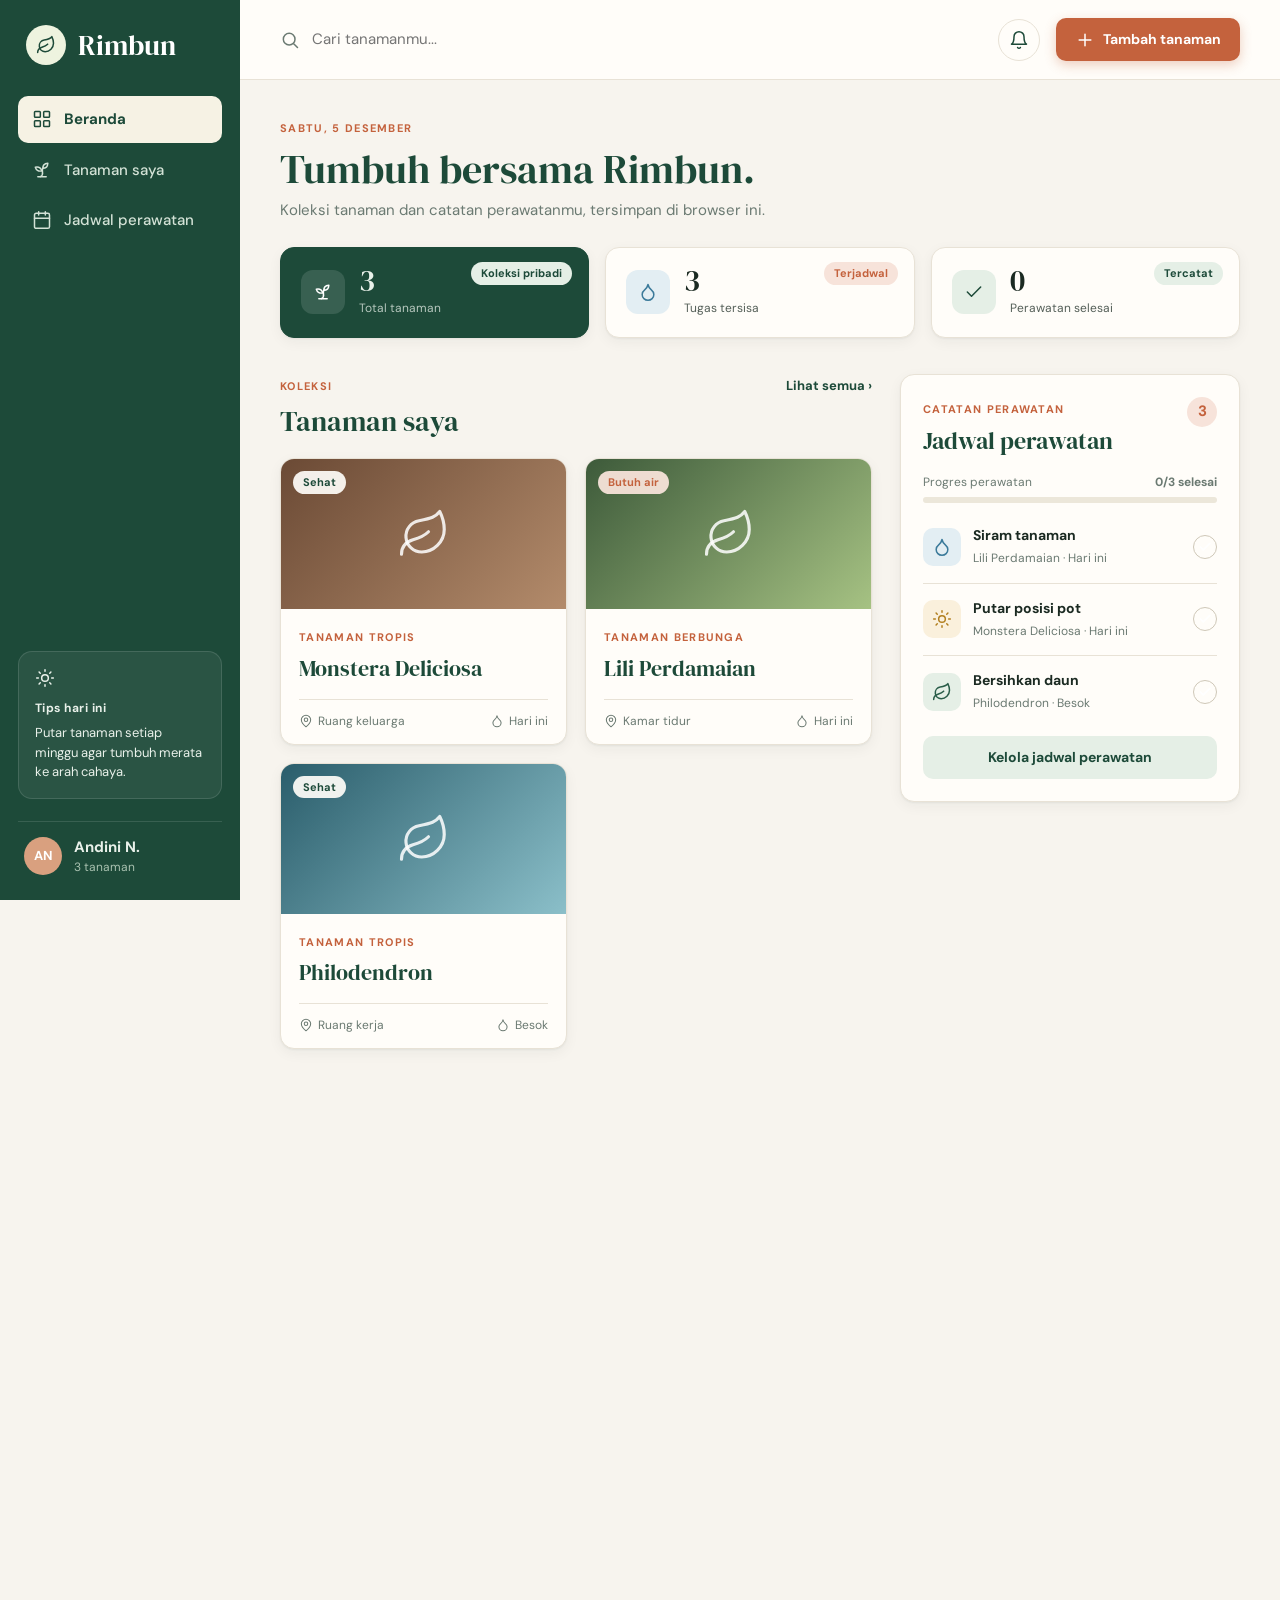
==== index.html @ 68b33d3e "Add files via upload" ====
<!DOCTYPE html>
<html lang="id">
<head>
  <meta charset="UTF-8" />
  <meta http-equiv="refresh" content="0; url=pages/beranda.html" />
  <title>Rimbun</title>
</head>
<body><a href="pages/beranda.html">Buka Rimbun</a></body>
</html>
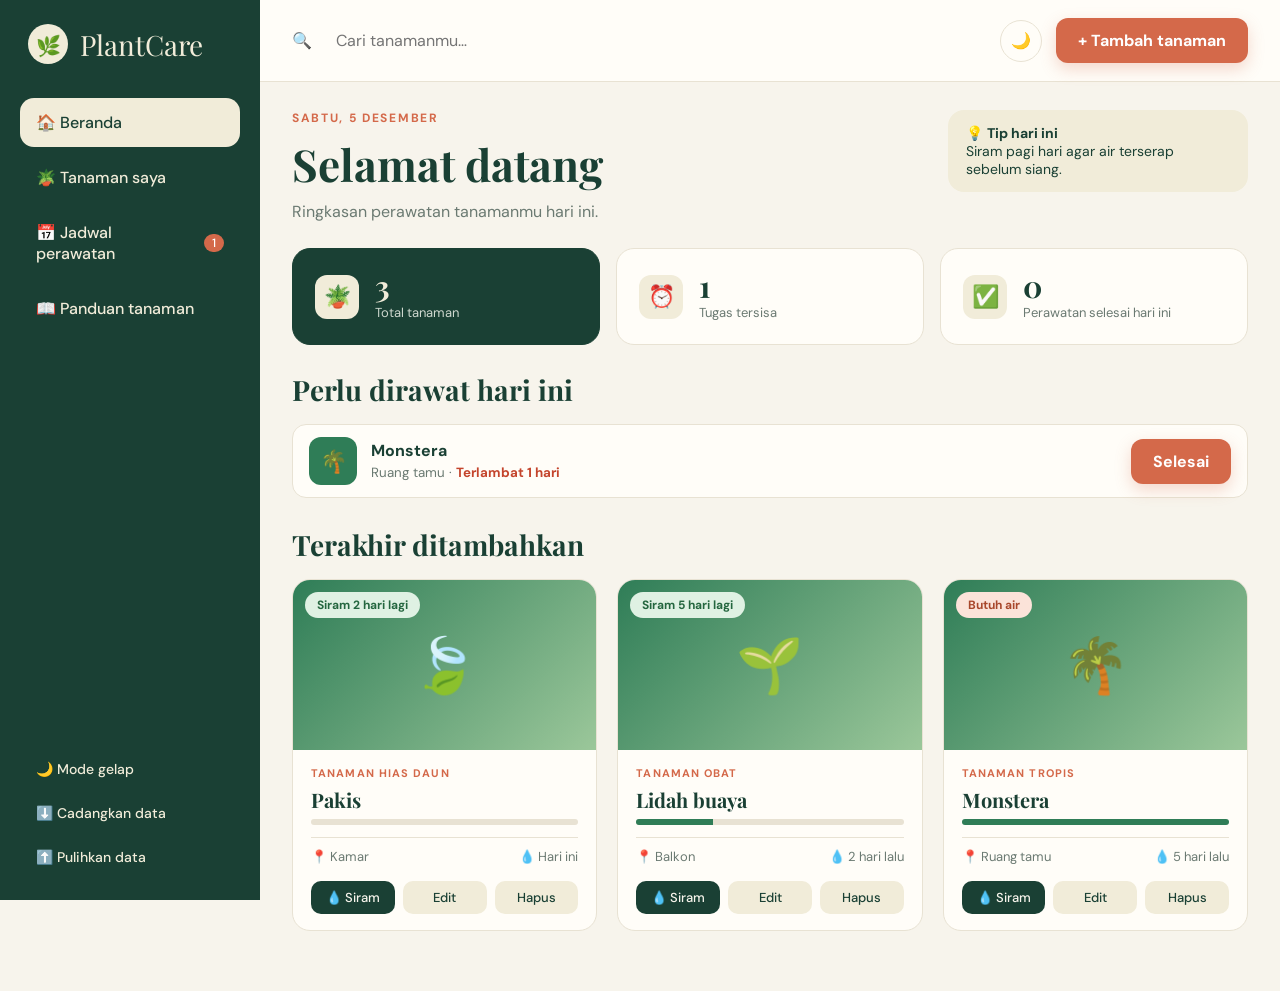
==== commit 554d4da7: "Add files via upload" ====
--- a/index.html
+++ b/index.html
@@ -1,9 +1,55 @@
-<!DOCTYPE html>
-<html lang="id">
-<head>
-  <meta charset="UTF-8" />
-  <meta http-equiv="refresh" content="0; url=pages/beranda.html" />
-  <title>Rimbun</title>
-</head>
-<body><a href="pages/beranda.html">Buka Rimbun</a></body>
-</html>
+<!DOCTYPE html>
+<html lang="id">
+<head>
+<meta charset="UTF-8">
+<meta name="viewport" content="width=device-width, initial-scale=1">
+<title>Rimbun — Catatan Tanaman</title>
+<link href="https://fonts.googleapis.com/css2?family=DM+Sans:wght@400;500;700&family=Playfair+Display:wght@600;700&display=swap" rel="stylesheet">
+<link rel="stylesheet" href="style.css">
+</head>
+<body>
+<aside>
+  <div class="logo"><i>🌿</i>PlantCare</div>
+  <button class="nav on" data-v="home">🏠 Beranda</button>
+  <button class="nav" data-v="plants">🪴 Tanaman saya</button>
+  <button class="nav" data-v="sched">📅 Jadwal perawatan <span class="n hide" id="nb">0</span></button>
+  <button class="nav" data-v="guide">📖 Panduan tanaman</button>
+  <div class="side-foot">
+    <button class="nav" id="theme">🌙 Mode gelap</button>
+    <button class="nav" id="exp">⬇️ Cadangkan data</button>
+    <button class="nav" id="imp">⬆️ Pulihkan data</button>
+    <input type="file" id="impf" accept=".json" class="hide">
+  </div>
+</aside>
+<main>
+  <header>
+    <span>🔍</span><input id="q" placeholder="Cari tanamanmu…" aria-label="Cari tanaman">
+    <button class="ic" id="theme2" title="Ganti tema">🌙</button>
+    <button class="btn" id="add">+ Tambah tanaman</button>
+  </header>
+  <div class="wrap" id="app"></div>
+</main>
+
+<dialog id="dlg">
+  <h2 id="dt">Tambah tanaman</h2>
+  <form class="f" id="form" method="dialog">
+    <label>Nama tanaman<input id="fn" required maxlength="40"></label>
+    <div class="two">
+      <label>Kategori<select id="fc"><option>Tanaman tropis</option><option>Tanaman berbunga</option><option>Sukulen</option><option>Tanaman hias daun</option><option>Tanaman obat</option><option>Sayur &amp; buah</option></select></label>
+      <label>Lokasi<input id="fl" placeholder="Kamar, balkon…"></label>
+    </div>
+    <div class="two">
+      <label>Siram setiap (hari)<input id="fi" type="number" min="0" max="60" value="3"></label>
+      <label>Terakhir disiram<input id="fd" type="date"></label>
+    </div>
+    <label>Foto<input id="fp" type="file" accept="image/*"></label>
+    <label>Catatan<textarea id="fnote" rows="3" placeholder="Cahaya, pupuk, hama…"></textarea></label>
+    <div class="dact"><button type="button" class="btn ghost" id="cancel">Batal</button><button class="btn" id="save">Simpan</button></div>
+  </form>
+</dialog>
+<dialog id="det"></dialog>
+<div id="toast" role="status"></div>
+
+<script src="script.js"></script>
+</body>
+</html>
--- a/style.css
+++ b/style.css
@@ -0,0 +1,72 @@
+:root{--side:#1a4034;--bg:#f7f4ec;--card:#fffdf8;--ink:#1a4034;--mut:#6b7a72;--acc:#d4694a;--line:#e8e2d3;--soft:#f1ecd9;--ok:#2f7d57;--bad:#c4452d}
+[data-theme=dark]{--side:#10261f;--bg:#14211c;--card:#1c2e27;--ink:#eaf1ea;--mut:#9db0a5;--line:#2c443a;--soft:#25392f}
+*{box-sizing:border-box;margin:0}
+body{font-family:'DM Sans',sans-serif;background:var(--bg);color:var(--ink);display:flex;min-height:100vh}
+h1,h2,h3,.logo{font-family:'Playfair Display',serif}
+button{font:inherit;cursor:pointer;border:0;color:inherit;background:none}
+:focus-visible{outline:2px solid var(--acc);outline-offset:2px}
+aside{width:260px;background:var(--side);color:#f1ecd9;padding:24px 20px;position:sticky;top:0;height:100vh;display:flex;flex-direction:column;gap:6px;flex-shrink:0}
+.logo{font-size:28px;margin:0 0 28px 8px;display:flex;align-items:center;gap:12px}
+.logo i{width:40px;height:40px;border-radius:50%;background:#f1ecd9;display:grid;place-items:center;font-style:normal;font-size:20px}
+.nav{display:flex;gap:12px;align-items:center;padding:14px 16px;border-radius:14px;width:100%;text-align:left;font-weight:500;color:#f1ecd9}
+.nav:hover{background:rgba(255,255,255,.08)}
+.nav.on{background:#f1ecd9;color:#1a4034}
+.nav .n{margin-left:auto;background:var(--acc);color:#fff;border-radius:99px;font-size:12px;padding:1px 8px}
+.side-foot{margin-top:auto;display:grid;gap:6px}
+.side-foot .nav{font-size:14px;padding:10px 16px}
+main{flex:1;min-width:0}
+header{display:flex;gap:14px;align-items:center;padding:18px 32px;background:var(--card);border-bottom:1px solid var(--line);position:sticky;top:0;z-index:5}
+header input{flex:1;border:0;background:none;font:inherit;color:inherit;padding:10px}
+header input:focus{outline:0}
+.ic{width:42px;height:42px;border-radius:50%;border:1px solid var(--line);display:grid;place-items:center;background:var(--card)}
+.btn{background:var(--acc);color:#fff;font-weight:700;padding:12px 22px;border-radius:12px;box-shadow:0 6px 16px rgba(212,105,74,.25)}
+.btn.ghost{background:var(--soft);color:var(--ink);box-shadow:none}
+.wrap{padding:28px 32px 60px;max-width:1200px}
+.date{color:var(--acc);font-size:12px;letter-spacing:.14em;font-weight:700;text-transform:uppercase}
+.top{display:flex;justify-content:space-between;gap:20px;align-items:flex-start;flex-wrap:wrap}
+h1{font-size:44px;margin:8px 0}
+.sub{color:var(--mut)}
+.tip{background:var(--soft);border-radius:16px;padding:14px 18px;max-width:300px;font-size:14px}
+.stats{display:grid;grid-template-columns:repeat(auto-fit,minmax(220px,1fr));gap:16px;margin:26px 0}
+.stat{background:var(--card);border:1px solid var(--line);border-radius:18px;padding:22px;display:flex;gap:16px;align-items:center}
+.stat.dark{background:var(--side);color:#f1ecd9;border-color:var(--side)}
+.stat b{font-family:'Playfair Display',serif;font-size:30px;display:block;line-height:1}
+.stat span{font-size:13px;color:var(--mut)}.stat.dark span{color:#cfd8cf}
+.stat .e{font-size:22px;width:44px;height:44px;border-radius:12px;background:var(--soft);display:grid;place-items:center}
+h2{font-size:28px;margin:6px 0 16px}
+.bar{display:flex;gap:10px;flex-wrap:wrap;align-items:center;margin-bottom:18px}
+.chip{padding:8px 16px;border-radius:99px;border:1px solid var(--line);background:var(--card);font-size:14px}
+.chip.on{background:var(--ink);color:var(--bg);border-color:var(--ink)}
+select,.f input,.f select,.f textarea{font:inherit;color:inherit;background:var(--card);border:1px solid var(--line);border-radius:10px;padding:10px;width:100%}
+.bar select{width:auto}
+.grid{display:grid;grid-template-columns:repeat(auto-fill,minmax(270px,1fr));gap:20px}
+.card{background:var(--card);border:1px solid var(--line);border-radius:18px;overflow:hidden;display:flex;flex-direction:column}
+.ph{height:170px;background:linear-gradient(135deg,#2f7d57,#9bc79a);position:relative;display:grid;place-items:center;font-size:54px;cursor:pointer}
+.ph img{position:absolute;inset:0;width:100%;height:100%;object-fit:cover}
+.badge{position:absolute;top:12px;left:12px;background:#fbe3d9;color:#a8472b;font-size:12px;font-weight:700;padding:5px 12px;border-radius:99px;z-index:1}
+.badge.ok{background:#dff1e3;color:#24663f}
+.cb{padding:16px 18px;display:flex;flex-direction:column;gap:6px;flex:1}
+.cat{font-size:11px;letter-spacing:.1em;color:var(--acc);font-weight:700;text-transform:uppercase}
+.cb h3{font-size:20px}
+.meta{display:flex;justify-content:space-between;color:var(--mut);font-size:13px;border-top:1px solid var(--line);padding-top:10px;margin-top:6px}
+.acts{display:flex;gap:8px;margin-top:10px}
+.acts button{flex:1;padding:8px;border-radius:10px;background:var(--soft);font-size:13px;font-weight:500}
+.acts .w{background:var(--ink);color:var(--bg)}
+.prog{height:6px;border-radius:9px;background:var(--line);overflow:hidden}.prog i{display:block;height:100%;background:var(--ok)}
+.row{display:flex;align-items:center;gap:14px;background:var(--card);border:1px solid var(--line);border-radius:14px;padding:12px 16px;margin-bottom:10px}
+.row .th{width:48px;height:48px;border-radius:12px;background:#2f7d57 center/cover;display:grid;place-items:center;font-size:22px;flex-shrink:0}
+.row .g{flex:1}.row small{color:var(--mut)}
+.late{color:var(--bad);font-weight:700}
+.empty{text-align:center;color:var(--mut);padding:50px 20px;background:var(--card);border:1px dashed var(--line);border-radius:18px}
+.gd{display:grid;grid-template-columns:repeat(auto-fill,minmax(260px,1fr));gap:16px}
+.gd .card{padding:20px;gap:8px}.gd li{margin-left:18px;font-size:14px;color:var(--mut);line-height:1.6}
+dialog{border:0;border-radius:20px;padding:26px;width:min(480px,94vw);background:var(--card);color:var(--ink)}
+dialog::backdrop{background:rgba(10,25,20,.55)}
+.f{display:grid;gap:12px;margin-top:14px}.f label{font-size:13px;color:var(--mut);display:grid;gap:4px}
+.two{display:grid;grid-template-columns:1fr 1fr;gap:12px}
+.dact{display:flex;justify-content:flex-end;gap:10px;margin-top:8px}
+#toast{position:fixed;bottom:24px;left:50%;transform:translateX(-50%);background:var(--ink);color:var(--bg);padding:12px 20px;border-radius:12px;opacity:0;transition:.25s;pointer-events:none;z-index:20}
+#toast.s{opacity:1}
+.hide{display:none}
+@media(max-width:820px){body{flex-direction:column}aside{width:100%;height:auto;position:static;flex-direction:row;flex-wrap:wrap;padding:12px}.logo{margin:0 auto 0 0;font-size:22px}.side-foot{display:none}.nav{width:auto;padding:8px 12px;font-size:14px}.nav svg{display:none}header,.wrap{padding-left:16px;padding-right:16px}h1{font-size:34px}}
+@media(prefers-reduced-motion:reduce){*{transition:none!important}}
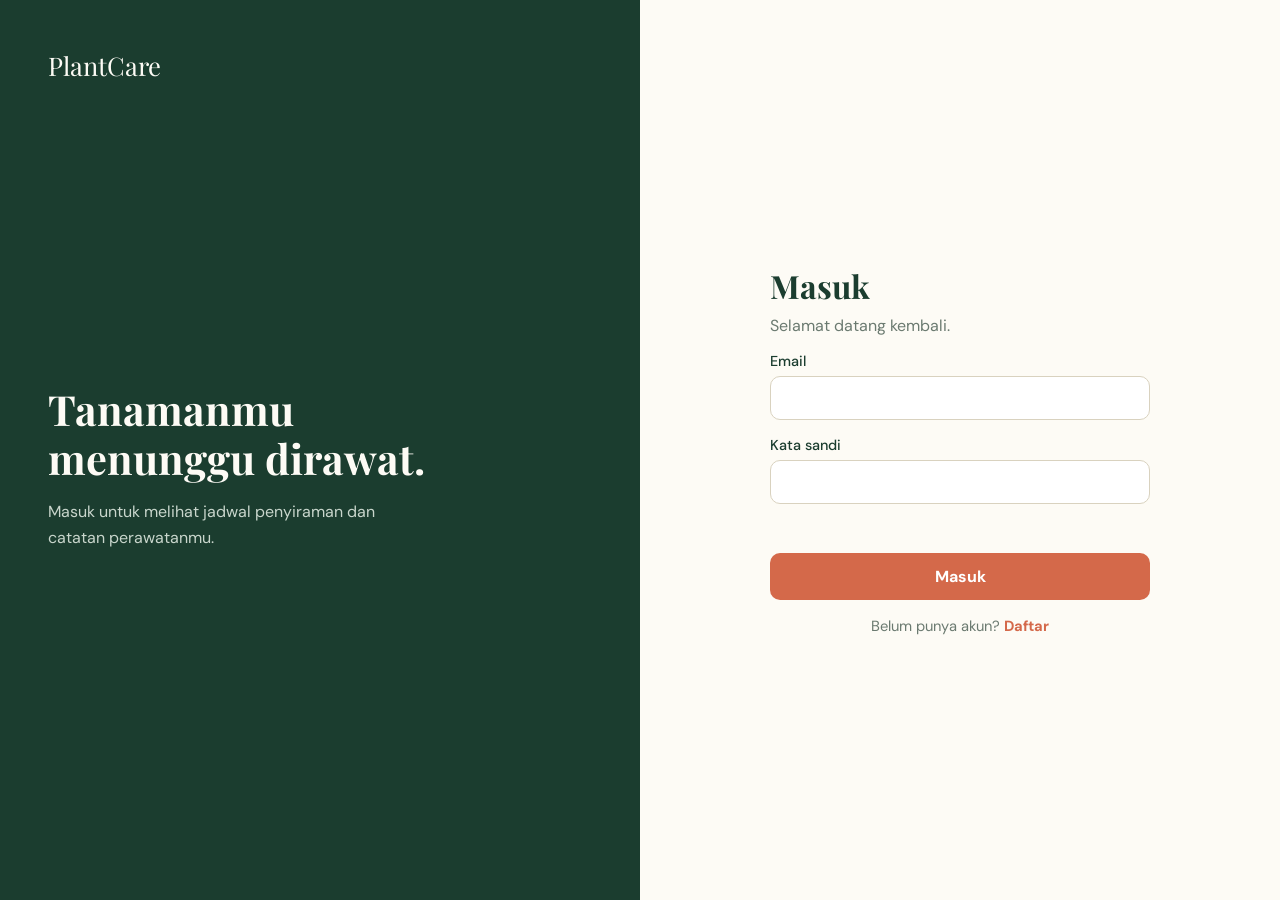
==== commit 89942833: "pindah semua file ke root" ====
--- a/index.html
+++ b/index.html
@@ -1,15 +1,26 @@
 <!DOCTYPE html>
 <html lang="id">
 <head>
-<meta charset="UTF-8">
+  <meta charset="UTF-8">
+  <script>
+    // Penjaga login: belum masuk -> ke halaman login
+    if (!localStorage.getItem('plantcare_session')) location.replace('login.html');
+  </script>
 <meta name="viewport" content="width=device-width, initial-scale=1">
-<title>Rimbun — Catatan Tanaman</title>
+<title>PlantCare — Catatan Tanaman</title>
 <link href="https://fonts.googleapis.com/css2?family=DM+Sans:wght@400;500;700&family=Playfair+Display:wght@600;700&display=swap" rel="stylesheet">
 <link rel="stylesheet" href="style.css">
 </head>
 <body>
 <aside>
   <div class="logo"><i>🌿</i>PlantCare</div>
+  <div class="akun">
+    <div class="avatar" id="avatar"></div>
+    <div class="akun-info">
+      <strong id="namaAkun"></strong>
+      <small id="emailAkun"></small>
+    </div>
+  </div>
   <button class="nav on" data-v="home">🏠 Beranda</button>
   <button class="nav" data-v="plants">🪴 Tanaman saya</button>
   <button class="nav" data-v="sched">📅 Jadwal perawatan <span class="n hide" id="nb">0</span></button>
@@ -18,6 +29,7 @@
     <button class="nav" id="theme">🌙 Mode gelap</button>
     <button class="nav" id="exp">⬇️ Cadangkan data</button>
     <button class="nav" id="imp">⬆️ Pulihkan data</button>
+    <button class="nav" id="btnKeluar">🚪 Keluar</button>
     <input type="file" id="impf" accept=".json" class="hide">
   </div>
 </aside>
@@ -25,6 +37,7 @@
   <header>
     <span>🔍</span><input id="q" placeholder="Cari tanamanmu…" aria-label="Cari tanaman">
     <button class="ic" id="theme2" title="Ganti tema">🌙</button>
+    <button class="ic out2" id="btnKeluar2" title="Keluar" aria-label="Keluar">🚪</button>
     <button class="btn" id="add">+ Tambah tanaman</button>
   </header>
   <div class="wrap" id="app"></div>
--- a/style.css
+++ b/style.css
@@ -1,72 +1,692 @@
-:root{--side:#1a4034;--bg:#f7f4ec;--card:#fffdf8;--ink:#1a4034;--mut:#6b7a72;--acc:#d4694a;--line:#e8e2d3;--soft:#f1ecd9;--ok:#2f7d57;--bad:#c4452d}
-[data-theme=dark]{--side:#10261f;--bg:#14211c;--card:#1c2e27;--ink:#eaf1ea;--mut:#9db0a5;--line:#2c443a;--soft:#25392f}
-*{box-sizing:border-box;margin:0}
-body{font-family:'DM Sans',sans-serif;background:var(--bg);color:var(--ink);display:flex;min-height:100vh}
-h1,h2,h3,.logo{font-family:'Playfair Display',serif}
-button{font:inherit;cursor:pointer;border:0;color:inherit;background:none}
-:focus-visible{outline:2px solid var(--acc);outline-offset:2px}
-aside{width:260px;background:var(--side);color:#f1ecd9;padding:24px 20px;position:sticky;top:0;height:100vh;display:flex;flex-direction:column;gap:6px;flex-shrink:0}
-.logo{font-size:28px;margin:0 0 28px 8px;display:flex;align-items:center;gap:12px}
-.logo i{width:40px;height:40px;border-radius:50%;background:#f1ecd9;display:grid;place-items:center;font-style:normal;font-size:20px}
-.nav{display:flex;gap:12px;align-items:center;padding:14px 16px;border-radius:14px;width:100%;text-align:left;font-weight:500;color:#f1ecd9}
-.nav:hover{background:rgba(255,255,255,.08)}
-.nav.on{background:#f1ecd9;color:#1a4034}
-.nav .n{margin-left:auto;background:var(--acc);color:#fff;border-radius:99px;font-size:12px;padding:1px 8px}
-.side-foot{margin-top:auto;display:grid;gap:6px}
-.side-foot .nav{font-size:14px;padding:10px 16px}
-main{flex:1;min-width:0}
-header{display:flex;gap:14px;align-items:center;padding:18px 32px;background:var(--card);border-bottom:1px solid var(--line);position:sticky;top:0;z-index:5}
-header input{flex:1;border:0;background:none;font:inherit;color:inherit;padding:10px}
-header input:focus{outline:0}
-.ic{width:42px;height:42px;border-radius:50%;border:1px solid var(--line);display:grid;place-items:center;background:var(--card)}
-.btn{background:var(--acc);color:#fff;font-weight:700;padding:12px 22px;border-radius:12px;box-shadow:0 6px 16px rgba(212,105,74,.25)}
-.btn.ghost{background:var(--soft);color:var(--ink);box-shadow:none}
-.wrap{padding:28px 32px 60px;max-width:1200px}
-.date{color:var(--acc);font-size:12px;letter-spacing:.14em;font-weight:700;text-transform:uppercase}
-.top{display:flex;justify-content:space-between;gap:20px;align-items:flex-start;flex-wrap:wrap}
-h1{font-size:44px;margin:8px 0}
-.sub{color:var(--mut)}
-.tip{background:var(--soft);border-radius:16px;padding:14px 18px;max-width:300px;font-size:14px}
-.stats{display:grid;grid-template-columns:repeat(auto-fit,minmax(220px,1fr));gap:16px;margin:26px 0}
-.stat{background:var(--card);border:1px solid var(--line);border-radius:18px;padding:22px;display:flex;gap:16px;align-items:center}
-.stat.dark{background:var(--side);color:#f1ecd9;border-color:var(--side)}
-.stat b{font-family:'Playfair Display',serif;font-size:30px;display:block;line-height:1}
-.stat span{font-size:13px;color:var(--mut)}.stat.dark span{color:#cfd8cf}
-.stat .e{font-size:22px;width:44px;height:44px;border-radius:12px;background:var(--soft);display:grid;place-items:center}
-h2{font-size:28px;margin:6px 0 16px}
-.bar{display:flex;gap:10px;flex-wrap:wrap;align-items:center;margin-bottom:18px}
-.chip{padding:8px 16px;border-radius:99px;border:1px solid var(--line);background:var(--card);font-size:14px}
-.chip.on{background:var(--ink);color:var(--bg);border-color:var(--ink)}
-select,.f input,.f select,.f textarea{font:inherit;color:inherit;background:var(--card);border:1px solid var(--line);border-radius:10px;padding:10px;width:100%}
-.bar select{width:auto}
-.grid{display:grid;grid-template-columns:repeat(auto-fill,minmax(270px,1fr));gap:20px}
-.card{background:var(--card);border:1px solid var(--line);border-radius:18px;overflow:hidden;display:flex;flex-direction:column}
-.ph{height:170px;background:linear-gradient(135deg,#2f7d57,#9bc79a);position:relative;display:grid;place-items:center;font-size:54px;cursor:pointer}
-.ph img{position:absolute;inset:0;width:100%;height:100%;object-fit:cover}
-.badge{position:absolute;top:12px;left:12px;background:#fbe3d9;color:#a8472b;font-size:12px;font-weight:700;padding:5px 12px;border-radius:99px;z-index:1}
-.badge.ok{background:#dff1e3;color:#24663f}
-.cb{padding:16px 18px;display:flex;flex-direction:column;gap:6px;flex:1}
-.cat{font-size:11px;letter-spacing:.1em;color:var(--acc);font-weight:700;text-transform:uppercase}
-.cb h3{font-size:20px}
-.meta{display:flex;justify-content:space-between;color:var(--mut);font-size:13px;border-top:1px solid var(--line);padding-top:10px;margin-top:6px}
-.acts{display:flex;gap:8px;margin-top:10px}
-.acts button{flex:1;padding:8px;border-radius:10px;background:var(--soft);font-size:13px;font-weight:500}
-.acts .w{background:var(--ink);color:var(--bg)}
-.prog{height:6px;border-radius:9px;background:var(--line);overflow:hidden}.prog i{display:block;height:100%;background:var(--ok)}
-.row{display:flex;align-items:center;gap:14px;background:var(--card);border:1px solid var(--line);border-radius:14px;padding:12px 16px;margin-bottom:10px}
-.row .th{width:48px;height:48px;border-radius:12px;background:#2f7d57 center/cover;display:grid;place-items:center;font-size:22px;flex-shrink:0}
-.row .g{flex:1}.row small{color:var(--mut)}
-.late{color:var(--bad);font-weight:700}
-.empty{text-align:center;color:var(--mut);padding:50px 20px;background:var(--card);border:1px dashed var(--line);border-radius:18px}
-.gd{display:grid;grid-template-columns:repeat(auto-fill,minmax(260px,1fr));gap:16px}
-.gd .card{padding:20px;gap:8px}.gd li{margin-left:18px;font-size:14px;color:var(--mut);line-height:1.6}
-dialog{border:0;border-radius:20px;padding:26px;width:min(480px,94vw);background:var(--card);color:var(--ink)}
-dialog::backdrop{background:rgba(10,25,20,.55)}
-.f{display:grid;gap:12px;margin-top:14px}.f label{font-size:13px;color:var(--mut);display:grid;gap:4px}
-.two{display:grid;grid-template-columns:1fr 1fr;gap:12px}
-.dact{display:flex;justify-content:flex-end;gap:10px;margin-top:8px}
-#toast{position:fixed;bottom:24px;left:50%;transform:translateX(-50%);background:var(--ink);color:var(--bg);padding:12px 20px;border-radius:12px;opacity:0;transition:.25s;pointer-events:none;z-index:20}
-#toast.s{opacity:1}
-.hide{display:none}
-@media(max-width:820px){body{flex-direction:column}aside{width:100%;height:auto;position:static;flex-direction:row;flex-wrap:wrap;padding:12px}.logo{margin:0 auto 0 0;font-size:22px}.side-foot{display:none}.nav{width:auto;padding:8px 12px;font-size:14px}.nav svg{display:none}header,.wrap{padding-left:16px;padding-right:16px}h1{font-size:34px}}
-@media(prefers-reduced-motion:reduce){*{transition:none!important}}
+/* ==========================================================================
+   1. VARIABEL & TEMA
+   ========================================================================== */
+:root {
+  --side: #1a4034;
+  --bg: #f7f4ec;
+  --card: #fffdf8;
+  --ink: #1a4034;
+  --mut: #6b7a72;
+  --acc: #d4694a;
+  --line: #e8e2d3;
+  --soft: #f1ecd9;
+  --ok: #2f7d57;
+  --bad: #c4452d;
+}
+
+[data-theme="dark"] {
+  --side: #10261f;
+  --bg: #14211c;
+  --card: #1c2e27;
+  --ink: #eaf1ea;
+  --mut: #9db0a5;
+  --line: #2c443a;
+  --soft: #25392f;
+}
+
+/* ==========================================================================
+   2. RESET & DASAR
+   ========================================================================== */
+* {
+  box-sizing: border-box;
+  margin: 0;
+}
+
+body {
+  display: flex;
+  min-height: 100vh;
+  font-family: 'DM Sans', sans-serif;
+  background: var(--bg);
+  color: var(--ink);
+}
+
+h1,
+h2,
+h3,
+.logo {
+  font-family: 'Playfair Display', serif;
+}
+
+h1 {
+  font-size: 44px;
+  margin: 8px 0;
+}
+
+h2 {
+  font-size: 28px;
+  margin: 6px 0 16px;
+}
+
+button {
+  font: inherit;
+  color: inherit;
+  background: none;
+  border: 0;
+  cursor: pointer;
+}
+
+select,
+.f input,
+.f select,
+.f textarea {
+  width: 100%;
+  padding: 10px;
+  font: inherit;
+  color: inherit;
+  background: var(--card);
+  border: 1px solid var(--line);
+  border-radius: 10px;
+}
+
+:focus-visible {
+  outline: 2px solid var(--acc);
+  outline-offset: 2px;
+}
+
+.hide {
+  display: none;
+}
+
+/* ==========================================================================
+   3. SIDEBAR
+   ========================================================================== */
+aside {
+  position: sticky;
+  top: 0;
+  display: flex;
+  flex-direction: column;
+  flex-shrink: 0;
+  gap: 6px;
+  width: 260px;
+  height: 100vh;
+  padding: 24px 20px;
+  background: var(--side);
+  color: #f1ecd9;
+}
+
+.logo {
+  display: flex;
+  align-items: center;
+  gap: 12px;
+  margin: 0 0 28px 8px;
+  font-size: 28px;
+}
+
+.logo i {
+  display: grid;
+  place-items: center;
+  width: 40px;
+  height: 40px;
+  font-size: 20px;
+  font-style: normal;
+  background: #f1ecd9;
+  border-radius: 50%;
+}
+
+.nav {
+  display: flex;
+  align-items: center;
+  gap: 12px;
+  width: 100%;
+  padding: 14px 16px;
+  font-weight: 500;
+  text-align: left;
+  color: #f1ecd9;
+  border-radius: 14px;
+}
+
+.nav:hover {
+  background: rgba(255, 255, 255, 0.08);
+}
+
+.nav.on {
+  background: #f1ecd9;
+  color: #1a4034;
+}
+
+.nav .n {
+  margin-left: auto;
+  padding: 1px 8px;
+  font-size: 12px;
+  color: #fff;
+  background: var(--acc);
+  border-radius: 99px;
+}
+
+.side-foot {
+  display: grid;
+  gap: 6px;
+  margin-top: auto;
+}
+
+.side-foot .nav {
+  padding: 10px 16px;
+  font-size: 14px;
+}
+
+/* Akun pengguna */
+.akun {
+  display: flex;
+  align-items: center;
+  gap: 12px;
+  margin: 0 0 14px;
+  padding: 12px;
+  background: rgba(255, 255, 255, 0.08);
+  border-radius: 14px;
+}
+
+.avatar {
+  display: grid;
+  place-items: center;
+  flex-shrink: 0;
+  width: 38px;
+  height: 38px;
+  font-weight: 700;
+  color: #1a4034;
+  background: #f1ecd9;
+  border-radius: 50%;
+}
+
+.akun-info {
+  display: grid;
+  min-width: 0;
+}
+
+.akun-info small {
+  overflow: hidden;
+  color: #cfd8cf;
+  text-overflow: ellipsis;
+  white-space: nowrap;
+}
+
+/* Tombol keluar di header: hanya tampil di layar kecil */
+.out2 {
+  display: none;
+}
+
+/* ==========================================================================
+   4. KONTEN UTAMA & HEADER
+   ========================================================================== */
+main {
+  flex: 1;
+  min-width: 0;
+}
+
+header {
+  position: sticky;
+  top: 0;
+  z-index: 5;
+  display: flex;
+  align-items: center;
+  gap: 14px;
+  padding: 18px 32px;
+  background: var(--card);
+  border-bottom: 1px solid var(--line);
+}
+
+header input {
+  flex: 1;
+  padding: 10px;
+  font: inherit;
+  color: inherit;
+  background: none;
+  border: 0;
+}
+
+header input:focus {
+  outline: 0;
+}
+
+.wrap {
+  max-width: 1200px;
+  padding: 28px 32px 60px;
+}
+
+.top {
+  display: flex;
+  flex-wrap: wrap;
+  align-items: flex-start;
+  justify-content: space-between;
+  gap: 20px;
+}
+
+.date {
+  font-size: 12px;
+  font-weight: 700;
+  letter-spacing: 0.14em;
+  text-transform: uppercase;
+  color: var(--acc);
+}
+
+.sub {
+  color: var(--mut);
+}
+
+.tip {
+  max-width: 300px;
+  padding: 14px 18px;
+  font-size: 14px;
+  background: var(--soft);
+  border-radius: 16px;
+}
+
+/* ==========================================================================
+   5. TOMBOL
+   ========================================================================== */
+.ic {
+  display: grid;
+  place-items: center;
+  width: 42px;
+  height: 42px;
+  background: var(--card);
+  border: 1px solid var(--line);
+  border-radius: 50%;
+}
+
+.btn {
+  padding: 12px 22px;
+  font-weight: 700;
+  color: #fff;
+  background: var(--acc);
+  border-radius: 12px;
+  box-shadow: 0 6px 16px rgba(212, 105, 74, 0.25);
+}
+
+.btn.ghost {
+  color: var(--ink);
+  background: var(--soft);
+  box-shadow: none;
+}
+
+/* ==========================================================================
+   6. STATISTIK
+   ========================================================================== */
+.stats {
+  display: grid;
+  grid-template-columns: repeat(auto-fit, minmax(220px, 1fr));
+  gap: 16px;
+  margin: 26px 0;
+}
+
+.stat {
+  display: flex;
+  align-items: center;
+  gap: 16px;
+  padding: 22px;
+  background: var(--card);
+  border: 1px solid var(--line);
+  border-radius: 18px;
+}
+
+.stat.dark {
+  background: var(--side);
+  color: #f1ecd9;
+  border-color: var(--side);
+}
+
+.stat b {
+  display: block;
+  font-family: 'Playfair Display', serif;
+  font-size: 30px;
+  line-height: 1;
+}
+
+.stat span {
+  font-size: 13px;
+  color: var(--mut);
+}
+
+.stat.dark span {
+  color: #cfd8cf;
+}
+
+.stat .e {
+  display: grid;
+  place-items: center;
+  width: 44px;
+  height: 44px;
+  font-size: 22px;
+  background: var(--soft);
+  border-radius: 12px;
+}
+
+/* ==========================================================================
+   7. FILTER BAR & CHIP
+   ========================================================================== */
+.bar {
+  display: flex;
+  flex-wrap: wrap;
+  align-items: center;
+  gap: 10px;
+  margin-bottom: 18px;
+}
+
+.bar select {
+  width: auto;
+}
+
+.chip {
+  padding: 8px 16px;
+  font-size: 14px;
+  background: var(--card);
+  border: 1px solid var(--line);
+  border-radius: 99px;
+}
+
+.chip.on {
+  background: var(--ink);
+  color: var(--bg);
+  border-color: var(--ink);
+}
+
+/* ==========================================================================
+   8. KARTU TANAMAN
+   ========================================================================== */
+.grid {
+  display: grid;
+  grid-template-columns: repeat(auto-fill, minmax(270px, 1fr));
+  gap: 20px;
+}
+
+.card {
+  display: flex;
+  flex-direction: column;
+  overflow: hidden;
+  background: var(--card);
+  border: 1px solid var(--line);
+  border-radius: 18px;
+}
+
+/* Foto */
+.ph {
+  position: relative;
+  display: grid;
+  place-items: center;
+  height: 170px;
+  font-size: 54px;
+  background: linear-gradient(135deg, #2f7d57, #9bc79a);
+  cursor: pointer;
+}
+
+.ph img {
+  position: absolute;
+  inset: 0;
+  width: 100%;
+  height: 100%;
+  object-fit: cover;
+}
+
+/* Badge */
+.badge {
+  position: absolute;
+  top: 12px;
+  left: 12px;
+  z-index: 1;
+  padding: 5px 12px;
+  font-size: 12px;
+  font-weight: 700;
+  color: #a8472b;
+  background: #fbe3d9;
+  border-radius: 99px;
+}
+
+.badge.ok {
+  color: #24663f;
+  background: #dff1e3;
+}
+
+/* Isi kartu */
+.cb {
+  display: flex;
+  flex: 1;
+  flex-direction: column;
+  gap: 6px;
+  padding: 16px 18px;
+}
+
+.cb h3 {
+  font-size: 20px;
+}
+
+.cat {
+  font-size: 11px;
+  font-weight: 700;
+  letter-spacing: 0.1em;
+  text-transform: uppercase;
+  color: var(--acc);
+}
+
+.meta {
+  display: flex;
+  justify-content: space-between;
+  margin-top: 6px;
+  padding-top: 10px;
+  font-size: 13px;
+  color: var(--mut);
+  border-top: 1px solid var(--line);
+}
+
+/* Tombol aksi */
+.acts {
+  display: flex;
+  gap: 8px;
+  margin-top: 10px;
+}
+
+.acts button {
+  flex: 1;
+  padding: 8px;
+  font-size: 13px;
+  font-weight: 500;
+  background: var(--soft);
+  border-radius: 10px;
+}
+
+.acts .w {
+  background: var(--ink);
+  color: var(--bg);
+}
+
+/* Progress bar */
+.prog {
+  height: 6px;
+  overflow: hidden;
+  background: var(--line);
+  border-radius: 9px;
+}
+
+.prog i {
+  display: block;
+  height: 100%;
+  background: var(--ok);
+}
+
+/* ==========================================================================
+   9. DAFTAR (ROW), KOSONG, PANDUAN
+   ========================================================================== */
+.row {
+  display: flex;
+  align-items: center;
+  gap: 14px;
+  margin-bottom: 10px;
+  padding: 12px 16px;
+  background: var(--card);
+  border: 1px solid var(--line);
+  border-radius: 14px;
+}
+
+.row .th {
+  display: grid;
+  place-items: center;
+  flex-shrink: 0;
+  width: 48px;
+  height: 48px;
+  font-size: 22px;
+  background: #2f7d57 center / cover;
+  border-radius: 12px;
+}
+
+.row .g {
+  flex: 1;
+}
+
+.row small {
+  color: var(--mut);
+}
+
+.late {
+  font-weight: 700;
+  color: var(--bad);
+}
+
+.empty {
+  padding: 50px 20px;
+  text-align: center;
+  color: var(--mut);
+  background: var(--card);
+  border: 1px dashed var(--line);
+  border-radius: 18px;
+}
+
+.gd {
+  display: grid;
+  grid-template-columns: repeat(auto-fill, minmax(260px, 1fr));
+  gap: 16px;
+}
+
+.gd .card {
+  gap: 8px;
+  padding: 20px;
+}
+
+.gd li {
+  margin-left: 18px;
+  font-size: 14px;
+  line-height: 1.6;
+  color: var(--mut);
+}
+
+/* ==========================================================================
+   10. DIALOG / FORM
+   ========================================================================== */
+dialog {
+  /* margin: auto diperlukan karena reset "* { margin: 0 }" di atas
+     menghilangkan posisi tengah bawaan dialog */
+  margin: auto;
+  width: min(480px, 94vw);
+  padding: 26px;
+  background: var(--card);
+  color: var(--ink);
+  border: 0;
+  border-radius: 20px;
+}
+
+dialog::backdrop {
+  background: rgba(10, 25, 20, 0.55);
+}
+
+.f {
+  display: grid;
+  gap: 12px;
+  margin-top: 14px;
+}
+
+.f label {
+  display: grid;
+  gap: 4px;
+  font-size: 13px;
+  color: var(--mut);
+}
+
+.two {
+  display: grid;
+  grid-template-columns: 1fr 1fr;
+  gap: 12px;
+}
+
+.dact {
+  display: flex;
+  justify-content: flex-end;
+  gap: 10px;
+  margin-top: 8px;
+}
+
+/* ==========================================================================
+   11. TOAST
+   ========================================================================== */
+#toast {
+  position: fixed;
+  bottom: 24px;
+  left: 50%;
+  z-index: 20;
+  padding: 12px 20px;
+  background: var(--ink);
+  color: var(--bg);
+  border-radius: 12px;
+  opacity: 0;
+  transform: translateX(-50%);
+  transition: 0.25s;
+  pointer-events: none;
+}
+
+#toast.s {
+  opacity: 1;
+}
+
+/* ==========================================================================
+   12. RESPONSIVE & AKSESIBILITAS
+   ========================================================================== */
+@media (max-width: 820px) {
+  body {
+    flex-direction: column;
+  }
+
+  aside {
+    position: static;
+    flex-direction: row;
+    flex-wrap: wrap;
+    width: 100%;
+    height: auto;
+    padding: 12px;
+  }
+
+  .logo {
+    margin: 0 auto 0 0;
+    font-size: 22px;
+  }
+
+  .side-foot,
+  .akun {
+    display: none;
+  }
+
+  .out2 {
+    display: grid;
+  }
+
+  .nav {
+    width: auto;
+    padding: 8px 12px;
+    font-size: 14px;
+  }
+
+  .nav svg {
+    display: none;
+  }
+
+  header,
+  .wrap {
+    padding-left: 16px;
+    padding-right: 16px;
+  }
+
+  h1 {
+    font-size: 34px;
+  }
+}
+
+@media (prefers-reduced-motion: reduce) {
+  * {
+    transition: none !important;
+  }
+}
